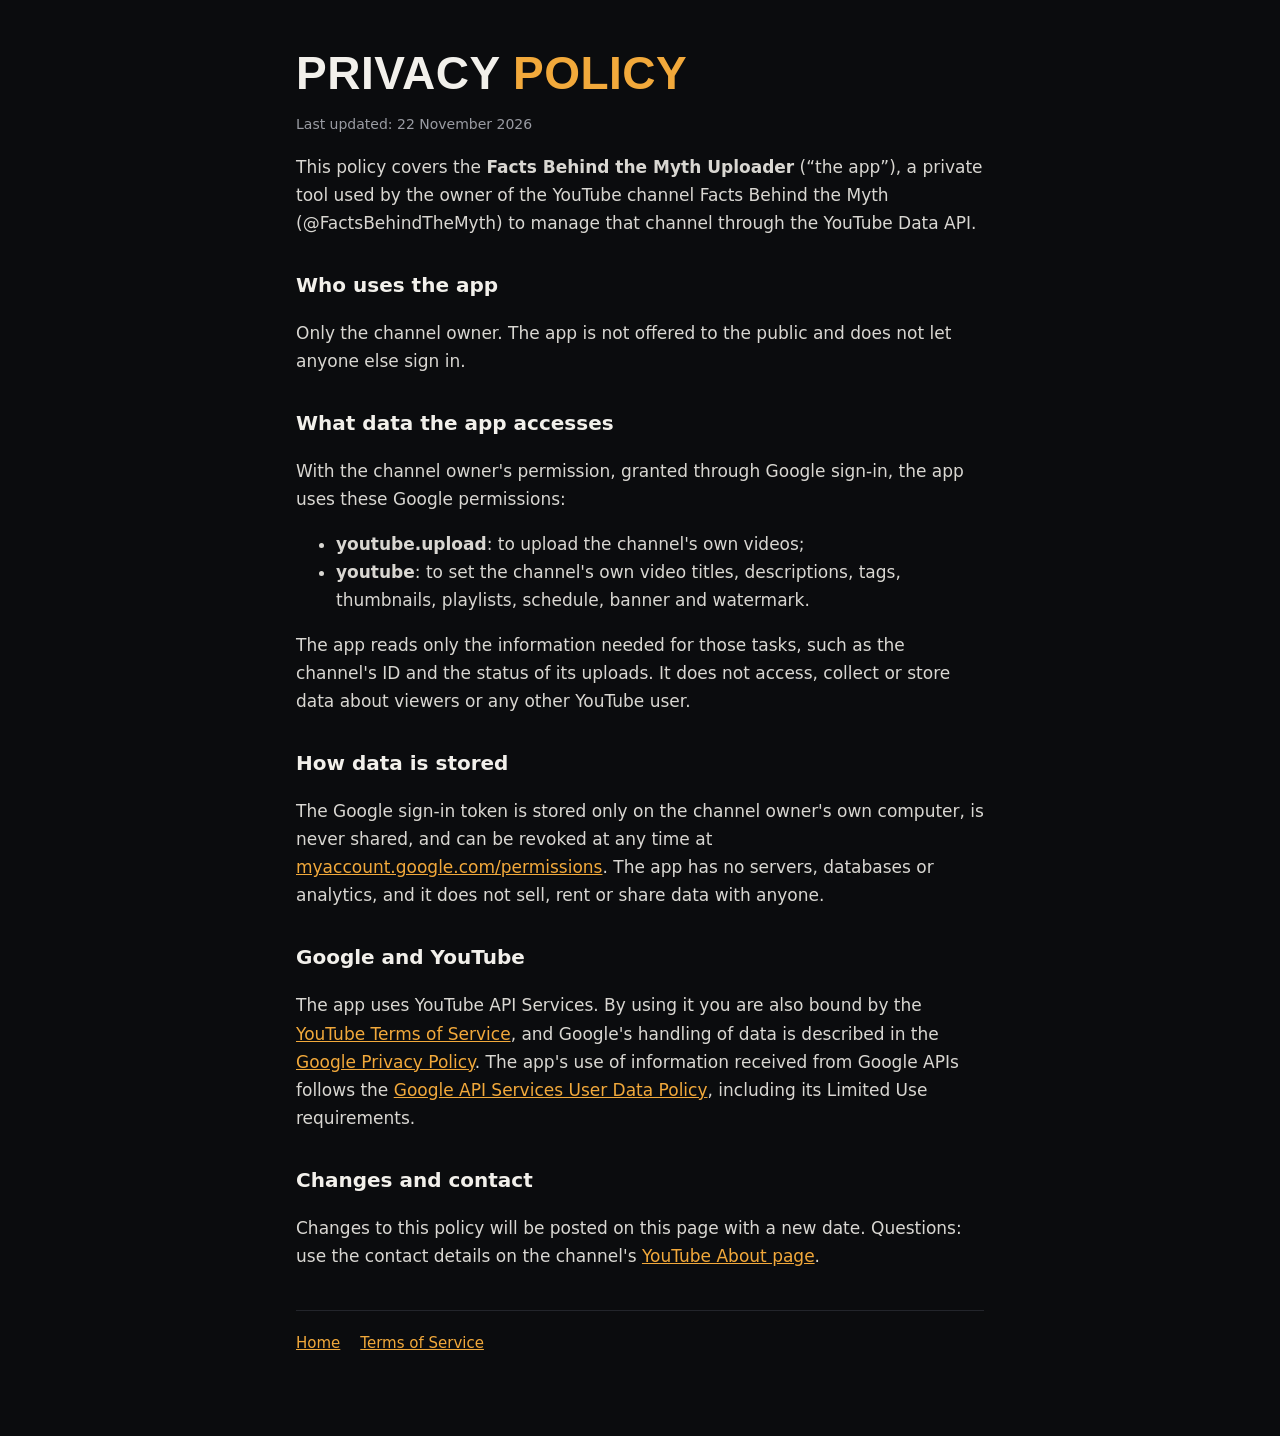
==== privacy.html @ fad7eb5e "Create privacy.html" ====
<!doctype html>
<html lang="en">
<head>
<meta charset="utf-8">
<meta name="viewport" content="width=device-width, initial-scale=1">
<title>Privacy Policy · Facts Behind the Myth</title>
<link rel="stylesheet" href="style.css">
</head>
<body>
<main>
  <h1>Privacy <span>Policy</span></h1>
  <p class="updated">Last updated: 22 November 2026</p>

  <p>This policy covers the <strong>Facts Behind the Myth Uploader</strong> (“the app”), a private
  tool used by the owner of the YouTube channel Facts Behind the Myth (@FactsBehindTheMyth) to
  manage that channel through the YouTube Data API.</p>

  <h2>Who uses the app</h2>
  <p>Only the channel owner. The app is not offered to the public and does not let anyone else
  sign in.</p>

  <h2>What data the app accesses</h2>
  <p>With the channel owner's permission, granted through Google sign-in, the app uses these
  Google permissions:</p>
  <ul>
    <li><strong>youtube.upload</strong>: to upload the channel's own videos;</li>
    <li><strong>youtube</strong>: to set the channel's own video titles, descriptions, tags,
    thumbnails, playlists, schedule, banner and watermark.</li>
  </ul>
  <p>The app reads only the information needed for those tasks, such as the channel's ID and the
  status of its uploads. It does not access, collect or store data about viewers or any other
  YouTube user.</p>

  <h2>How data is stored</h2>
  <p>The Google sign-in token is stored only on the channel owner's own computer, is never shared,
  and can be revoked at any time at
  <a href="https://myaccount.google.com/permissions">myaccount.google.com/permissions</a>.
  The app has no servers, databases or analytics, and it does not sell, rent or share data with
  anyone.</p>

  <h2>Google and YouTube</h2>
  <p>The app uses YouTube API Services. By using it you are also bound by the
  <a href="https://www.youtube.com/t/terms">YouTube Terms of Service</a>, and Google's handling of
  data is described in the
  <a href="https://policies.google.com/privacy">Google Privacy Policy</a>. The app's use of
  information received from Google APIs follows the
  <a href="https://developers.google.com/terms/api-services-user-data-policy">Google API Services
  User Data Policy</a>, including its Limited Use requirements.</p>

  <h2>Changes and contact</h2>
  <p>Changes to this policy will be posted on this page with a new date. Questions: use the contact
  details on the channel's <a href="https://www.youtube.com/@FactsBehindTheMyth/about">YouTube About
  page</a>.</p>

  <nav><a href="index.html">Home</a><a href="terms.html">Terms of Service</a></nav>
</main>
</body>
</html>
---- style.css ----
:root { --bg:#0B0C0E; --fg:#F2F0EB; --muted:#9a9ca3; --accent:#F2A93B; }
* { box-sizing:border-box; }
body { margin:0; background:var(--bg); color:var(--fg); font:17px/1.65 system-ui,-apple-system,"Segoe UI",Inter,sans-serif; }
main { max-width:720px; margin:0 auto; padding:48px 16px 80px; }
h1 { font:800 clamp(30px,6vw,46px)/1.1 Impact,"Bebas Neue","Arial Narrow",sans-serif; letter-spacing:.5px; text-transform:uppercase; margin:0 0 8px; }
h1 span { color:var(--accent); }
h2 { font-size:20px; margin:32px 0 6px; }
p, li { color:#d9d7d2; }
.tag { color:var(--muted); margin:0 0 32px; }
a { color:var(--accent); }
nav { display:flex; gap:20px; flex-wrap:wrap; margin-top:40px; padding-top:20px; border-top:1px solid #23252b; font-size:15px; }
.updated { color:var(--muted); font-size:14px; }
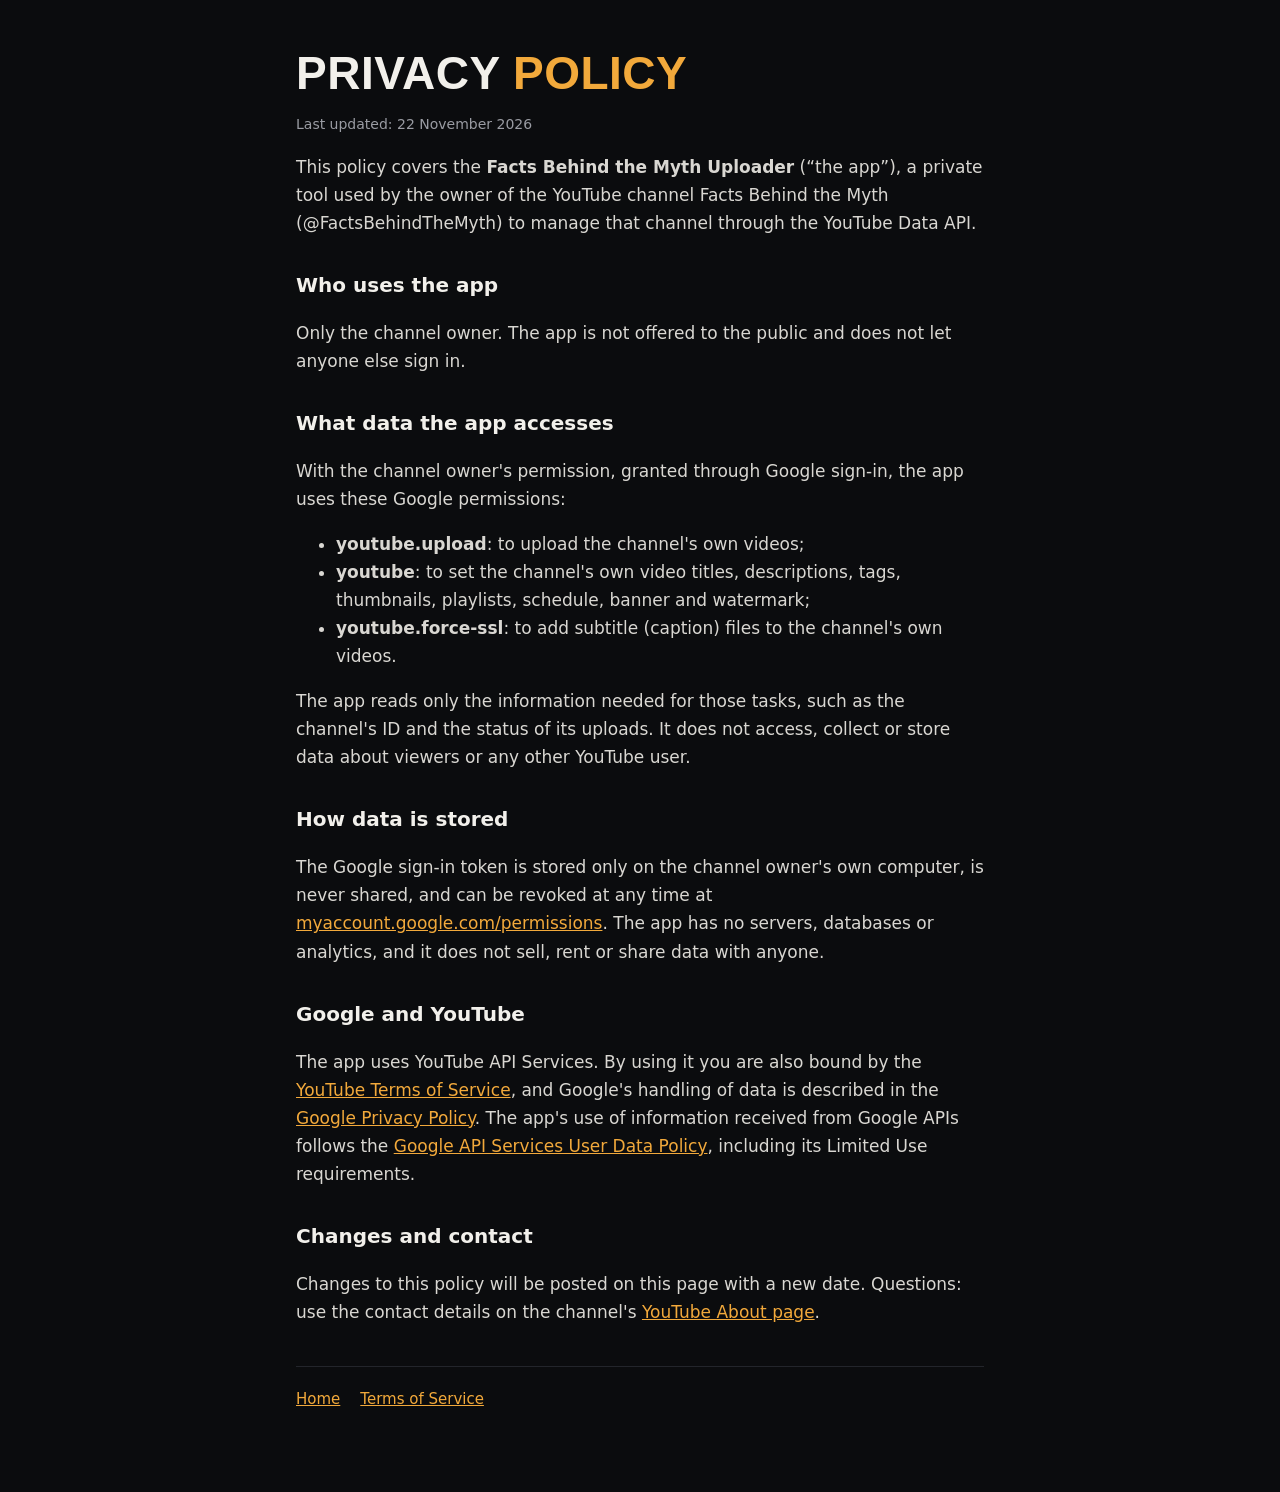
==== commit 9d64b641: "Update privacy.html" ====
--- a/privacy.html
+++ b/privacy.html
@@ -25,7 +25,9 @@
   <ul>
     <li><strong>youtube.upload</strong>: to upload the channel's own videos;</li>
     <li><strong>youtube</strong>: to set the channel's own video titles, descriptions, tags,
-    thumbnails, playlists, schedule, banner and watermark.</li>
+    thumbnails, playlists, schedule, banner and watermark;</li>
+    <li><strong>youtube.force-ssl</strong>: to add subtitle (caption) files to the channel's own
+    videos.</li>
   </ul>
   <p>The app reads only the information needed for those tasks, such as the channel's ID and the
   status of its uploads. It does not access, collect or store data about viewers or any other
